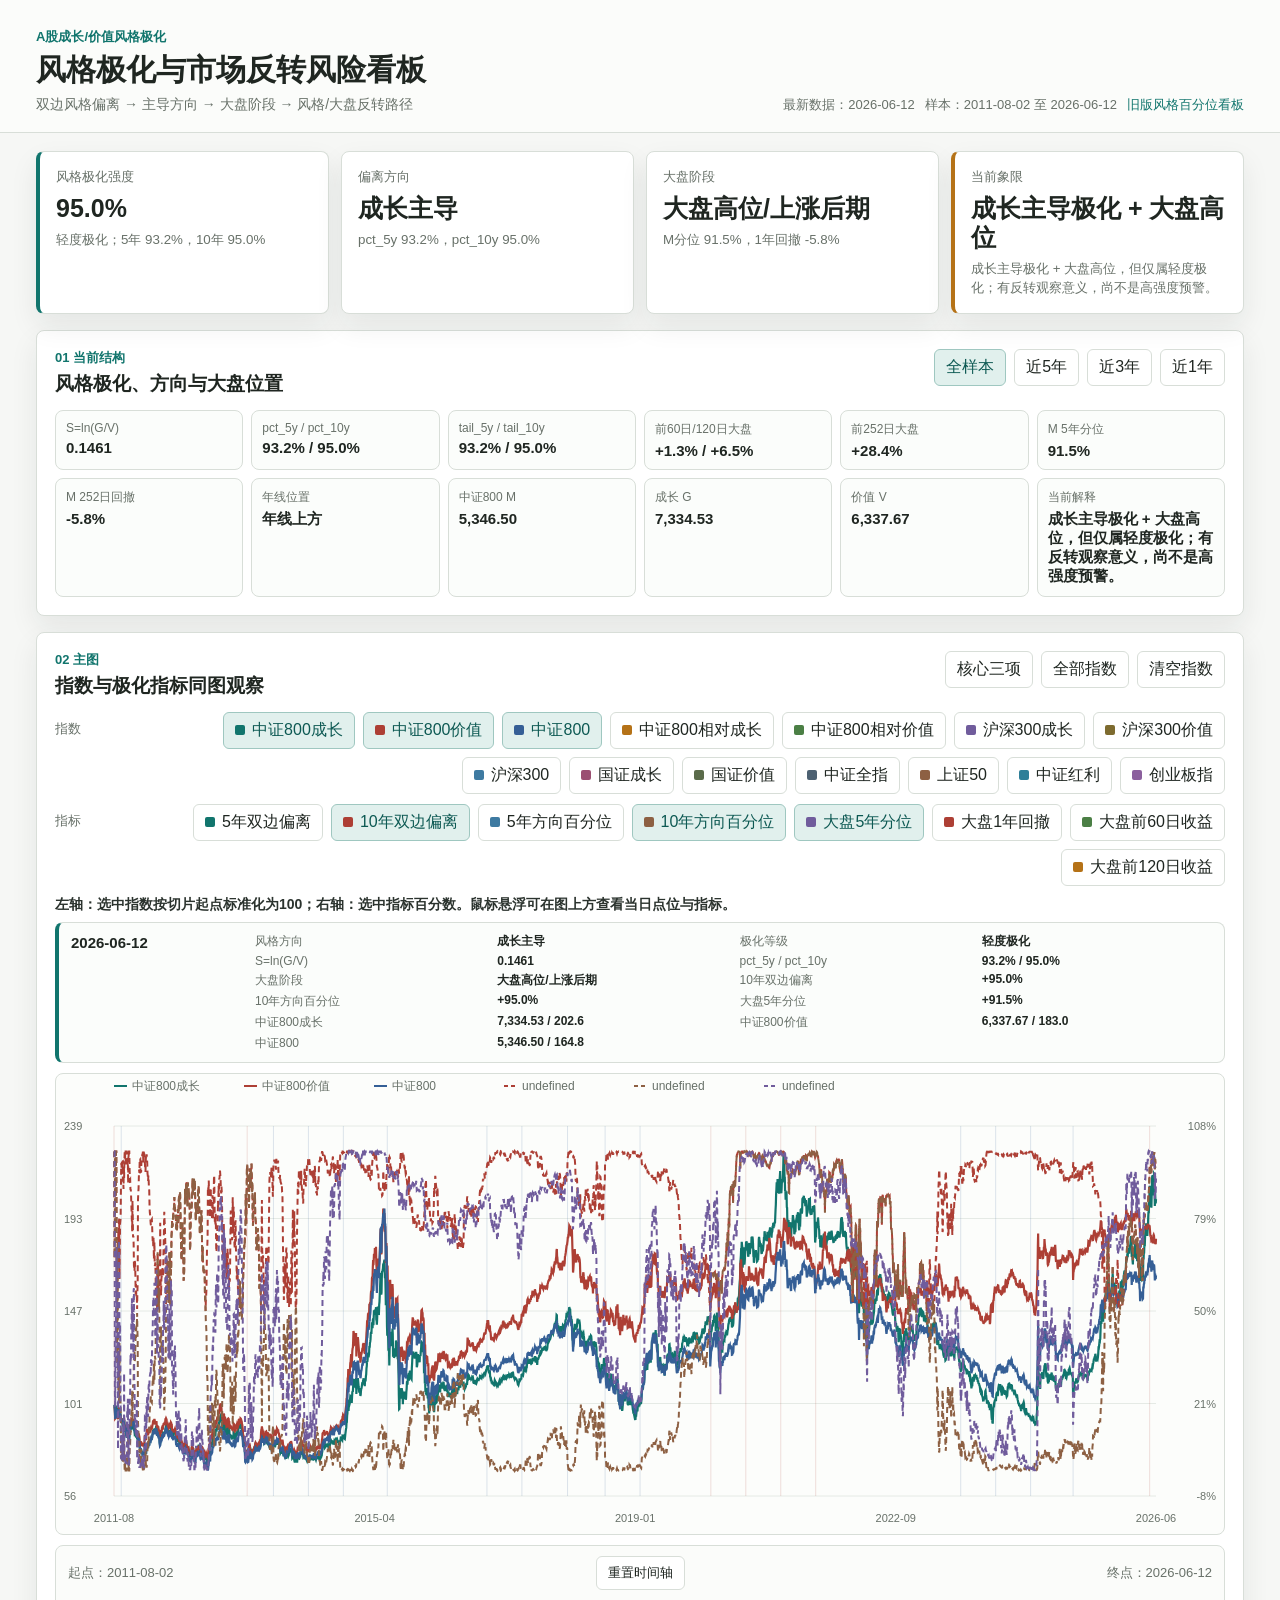
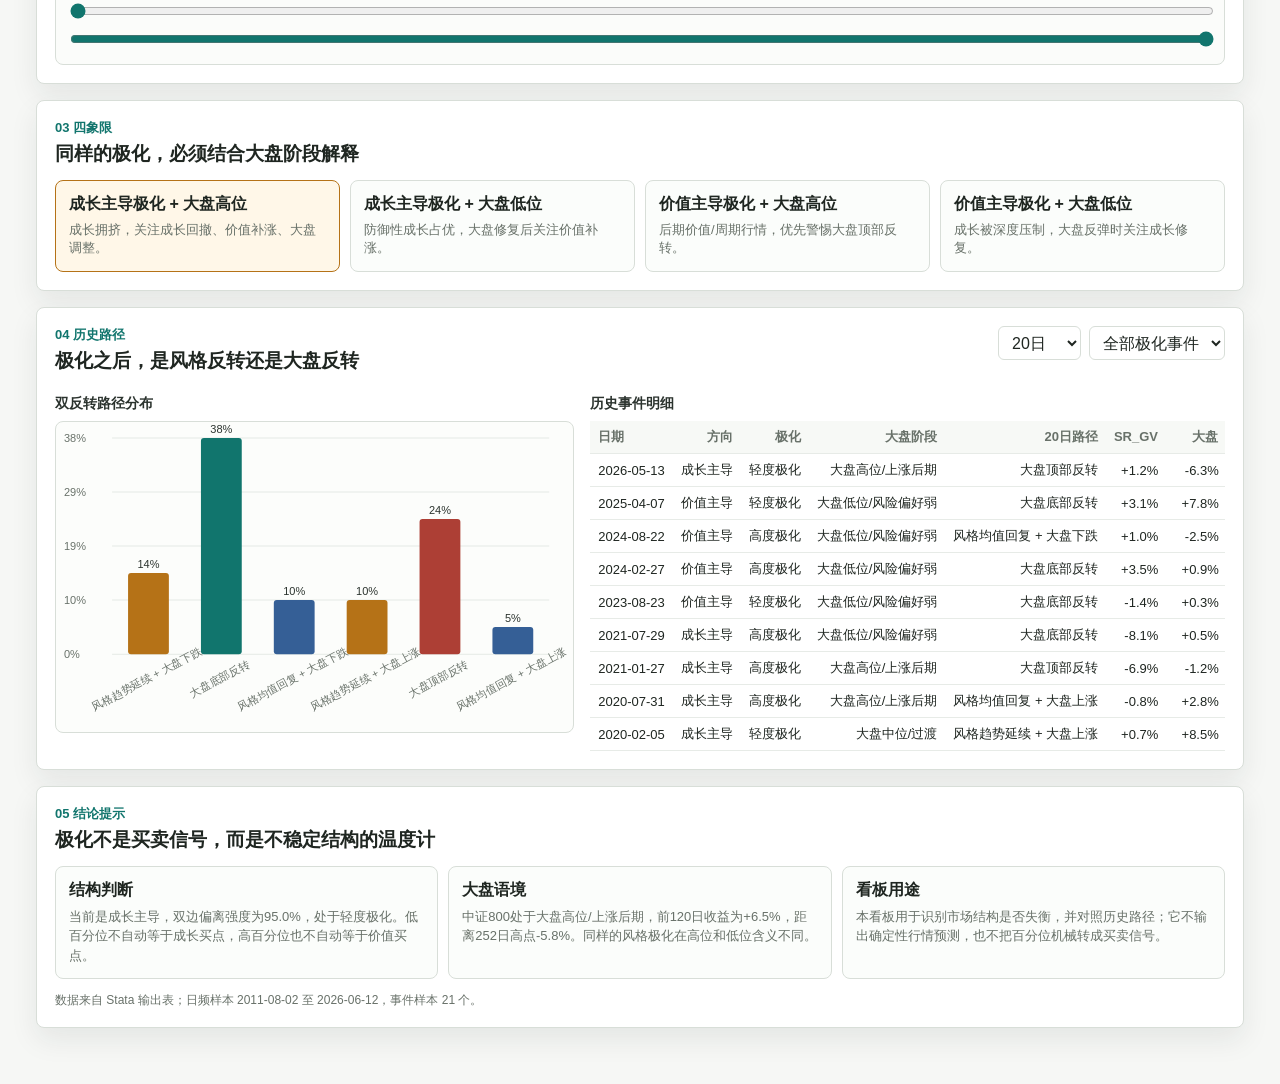
==== style-polarization-dashboard/index.html @ ed445bed "Add style polarization dashboard root files" ====
<!doctype html>
<html lang="zh-CN">
<head>
  <meta charset="utf-8" />
  <meta name="viewport" content="width=device-width, initial-scale=1" />
  <title>A股成长/价值风格极化与市场反转风险看板</title>
  <link rel="stylesheet" href="polarization.css" />
</head>
<body>
  <header class="app-header">
    <div>
      <p class="eyebrow">A股成长/价值风格极化</p>
      <h1>风格极化与市场反转风险看板</h1>
      <p class="subtitle">双边风格偏离 → 主导方向 → 大盘阶段 → 风格/大盘反转路径</p>
    </div>
    <div class="header-meta">
      <span id="latestDate">-</span>
      <span id="sampleRange">-</span>
      <a href="legacy/index.html">旧版风格百分位看板</a>
    </div>
  </header>

  <main>
    <section class="status-grid" aria-label="当前状态">
      <div class="metric-card accent">
        <span class="metric-label">风格极化强度</span>
        <strong id="metricIntensity">-</strong>
        <small id="metricIntensityNote">-</small>
      </div>
      <div class="metric-card">
        <span class="metric-label">偏离方向</span>
        <strong id="metricDirection">-</strong>
        <small id="metricDirectionNote">-</small>
      </div>
      <div class="metric-card">
        <span class="metric-label">大盘阶段</span>
        <strong id="metricMarket">-</strong>
        <small id="metricMarketNote">-</small>
      </div>
      <div class="metric-card warn">
        <span class="metric-label">当前象限</span>
        <strong id="metricQuadrant">-</strong>
        <small id="metricRiskNote">-</small>
      </div>
    </section>

    <section class="panel">
      <div class="panel-head">
        <div>
          <p class="step">01 当前结构</p>
          <h2>风格极化、方向与大盘位置</h2>
        </div>
        <div class="control-row">
          <button class="seg active" data-range="all">全样本</button>
          <button class="seg" data-range="5y">近5年</button>
          <button class="seg" data-range="3y">近3年</button>
          <button class="seg" data-range="1y">近1年</button>
        </div>
      </div>
      <div class="detail-grid" id="currentDetail"></div>
    </section>

    <section class="panel">
      <div class="panel-head">
        <div>
          <p class="step">02 主图</p>
          <h2>指数与极化指标同图观察</h2>
        </div>
        <div class="control-row">
          <button id="coreOnly" class="seg">核心三项</button>
          <button id="selectAll" class="seg">全部指数</button>
          <button id="clearAll" class="seg">清空指数</button>
        </div>
      </div>

      <div class="selector-block">
        <span>指数</span>
        <div id="indexButtons" class="button-row"></div>
      </div>
      <div class="selector-block">
        <span>指标</span>
        <div id="indicatorButtons" class="button-row"></div>
      </div>

      <div class="chart-title">左轴：选中指数按切片起点标准化为100；右轴：选中指标百分数。鼠标悬浮可在图上方查看当日点位与指标。</div>
      <div id="mainHoverDetail" class="hover-detail-panel">
        <strong>悬浮详情</strong>
        <span>把鼠标放到主图上查看日期、指数点位、极化强度和大盘阶段。</span>
      </div>
      <div id="mainChart" class="chart main-chart"></div>

      <div class="timeline-control">
        <div class="timeline-labels">
          <span id="zoomStartLabel">-</span>
          <button id="resetZoom" class="seg" type="button">重置时间轴</button>
          <span id="zoomEndLabel">-</span>
        </div>
        <div class="range-pair">
          <input id="zoomStart" type="range" min="0" value="0" />
          <input id="zoomEnd" type="range" min="0" value="0" />
        </div>
      </div>
    </section>

    <section class="panel">
      <div class="panel-head">
        <div>
          <p class="step">03 四象限</p>
          <h2>同样的极化，必须结合大盘阶段解释</h2>
        </div>
      </div>
      <div class="quadrant-grid" id="quadrantGrid"></div>
    </section>

    <section class="panel">
      <div class="panel-head">
        <div>
          <p class="step">04 历史路径</p>
          <h2>极化之后，是风格反转还是大盘反转</h2>
        </div>
        <div class="control-row">
          <select id="horizonSelect" aria-label="观察窗口">
            <option value="20">20日</option>
            <option value="60">60日</option>
            <option value="120">120日</option>
            <option value="252">252日</option>
          </select>
          <select id="eventFilter" aria-label="历史事件筛选">
            <option value="all">全部极化事件</option>
            <option value="same_direction">同方向事件</option>
            <option value="same_quadrant">同象限事件</option>
          </select>
        </div>
      </div>
      <div class="two-col">
        <div>
          <div class="chart-title">双反转路径分布</div>
          <div id="pathChart" class="chart"></div>
        </div>
        <div>
          <div class="chart-title">历史事件明细</div>
          <div id="eventTable" class="compact-table scroll-table"></div>
        </div>
      </div>
    </section>

    <section class="panel">
      <div class="panel-head">
        <div>
          <p class="step">05 结论提示</p>
          <h2>极化不是买卖信号，而是不稳定结构的温度计</h2>
        </div>
      </div>
      <div id="interpretation" class="interpretation"></div>
      <p class="source-note" id="sourceNote"></p>
    </section>
  </main>

  <script src="dashboard_data.js"></script>
  <script src="polarization.js"></script>
</body>
</html>
---- style-polarization-dashboard/polarization.css ----
:root {
  --bg: #f6f7f5;
  --ink: #1f2621;
  --muted: #687169;
  --panel: #ffffff;
  --line: #d8ded8;
  --teal: #11756d;
  --blue: #355f96;
  --amber: #b57217;
  --red: #ad3f35;
  --green: #4b7f45;
  --shadow: 0 12px 28px rgba(31, 42, 35, 0.08);
}

* { box-sizing: border-box; }

body {
  margin: 0;
  background: var(--bg);
  color: var(--ink);
  font-family: -apple-system, BlinkMacSystemFont, "Segoe UI", "PingFang SC", "Hiragino Sans GB", "Microsoft YaHei", sans-serif;
  letter-spacing: 0;
}

.app-header {
  display: flex;
  justify-content: space-between;
  gap: 24px;
  align-items: flex-end;
  padding: 28px 36px 18px;
  border-bottom: 1px solid var(--line);
  background: #fbfcfa;
}

.eyebrow, .step {
  margin: 0 0 6px;
  color: var(--teal);
  font-size: 13px;
  font-weight: 700;
}

h1, h2 {
  margin: 0;
  line-height: 1.2;
  font-weight: 760;
}

h1 { font-size: 30px; }
h2 { font-size: 19px; }

.subtitle {
  margin: 8px 0 0;
  color: var(--muted);
  font-size: 14px;
}

.header-meta {
  display: flex;
  gap: 10px;
  align-items: center;
  flex-wrap: wrap;
  justify-content: flex-end;
  color: var(--muted);
  font-size: 13px;
}

a { color: var(--teal); text-decoration: none; }
a:hover { text-decoration: underline; }

main {
  max-width: 1480px;
  margin: 0 auto;
  padding: 18px 36px 40px;
}

.status-grid {
  display: grid;
  grid-template-columns: repeat(4, minmax(180px, 1fr));
  gap: 12px;
  margin-bottom: 16px;
}

.metric-card, .panel {
  background: var(--panel);
  border: 1px solid var(--line);
  border-radius: 8px;
  box-shadow: var(--shadow);
}

.metric-card {
  min-height: 126px;
  padding: 16px;
}

.metric-card.accent { border-left: 4px solid var(--teal); }
.metric-card.warn { border-left: 4px solid var(--amber); }

.metric-label {
  display: block;
  margin-bottom: 8px;
  color: var(--muted);
  font-size: 13px;
}

.metric-card strong {
  display: block;
  font-size: 25px;
  line-height: 1.15;
}

.metric-card small {
  display: block;
  margin-top: 7px;
  color: var(--muted);
  line-height: 1.45;
}

.panel {
  margin-bottom: 16px;
  padding: 18px;
}

.panel-head {
  display: flex;
  justify-content: space-between;
  gap: 16px;
  align-items: flex-start;
  margin-bottom: 14px;
}

.control-row, .button-row {
  display: flex;
  flex-wrap: wrap;
  gap: 8px;
  justify-content: flex-end;
}

button, select, input {
  min-height: 34px;
  border: 1px solid var(--line);
  border-radius: 6px;
  background: #fff;
  color: var(--ink);
  font: inherit;
}

button {
  cursor: pointer;
  padding: 7px 11px;
}

select, input {
  padding: 6px 9px;
}

.seg.active, .pick-button.active {
  border-color: #9fc7c0;
  background: #e1f0ed;
  color: #0d5953;
}

.detail-grid {
  display: grid;
  grid-template-columns: repeat(6, minmax(110px, 1fr));
  gap: 8px;
}

.detail-item {
  border: 1px solid var(--line);
  border-radius: 8px;
  padding: 10px;
  background: #fbfdfb;
}

.detail-item span {
  display: block;
  color: var(--muted);
  font-size: 12px;
}

.detail-item strong {
  display: block;
  margin-top: 4px;
  font-size: 15px;
}

.selector-block {
  display: grid;
  grid-template-columns: 52px 1fr;
  gap: 10px;
  align-items: start;
  margin-bottom: 10px;
}

.selector-block > span {
  padding-top: 8px;
  color: var(--muted);
  font-size: 13px;
}

.pick-button {
  display: inline-flex;
  align-items: center;
  gap: 7px;
}

.swatch {
  width: 10px;
  height: 10px;
  border-radius: 2px;
  display: inline-block;
}

.chart-title {
  margin: 8px 0;
  color: #2b332e;
  font-size: 14px;
  font-weight: 700;
}

.chart {
  position: relative;
  min-height: 310px;
  overflow: hidden;
  border: 1px solid var(--line);
  border-radius: 8px;
  background: #fcfdfb;
}

.main-chart { min-height: 460px; }

.chart svg {
  display: block;
  width: 100%;
  height: 100%;
  min-height: inherit;
}

.grid-line { stroke: #e5eae5; stroke-width: 1; }
.line-series { fill: none; stroke-width: 2.2; }
.indicator-series { fill: none; stroke-width: 2; stroke-dasharray: 6 4; }
.event-marker { stroke-width: 1; opacity: 0.16; }
.hover-line { stroke: #36413b; stroke-width: 1; stroke-dasharray: 4 4; opacity: 0; }
.hover-dot { opacity: 0; stroke: #fff; stroke-width: 1.5; }
.legend text { fill: var(--muted); font-size: 12px; }

.hover-detail-panel {
  display: grid;
  grid-template-columns: minmax(120px, 170px) 1fr;
  gap: 10px 14px;
  align-items: start;
  min-height: 72px;
  margin: 8px 0 10px;
  padding: 10px 12px;
  border: 1px solid var(--line);
  border-left: 4px solid var(--teal);
  border-radius: 8px;
  background: #fbfdfb;
}

.hover-detail-panel strong {
  display: block;
  font-size: 15px;
  line-height: 1.35;
}

.hover-detail-panel > span {
  color: var(--muted);
  font-size: 13px;
  line-height: 1.45;
}

.tip-grid {
  display: grid;
  grid-template-columns: repeat(4, minmax(130px, 1fr));
  gap: 4px 12px;
  color: var(--muted);
  font-size: 12px;
}

.tip-grid span,
.tip-grid b {
  display: block;
}

.tip-grid b {
  color: var(--ink);
  font-weight: 700;
}

.timeline-control {
  margin: 10px 0 0;
  padding: 10px 12px 12px;
  border: 1px solid var(--line);
  border-radius: 8px;
  background: #fbfcfa;
}

.timeline-labels {
  display: flex;
  justify-content: space-between;
  align-items: center;
  gap: 12px;
  color: var(--muted);
  font-size: 13px;
}

.range-pair {
  display: grid;
  grid-template-columns: 1fr;
  gap: 2px;
  margin-top: 8px;
}

.range-pair input[type="range"] {
  width: 100%;
  min-height: 22px;
  padding: 0;
  border: 0;
  background: transparent;
  accent-color: var(--teal);
}

.quadrant-grid {
  display: grid;
  grid-template-columns: repeat(4, minmax(180px, 1fr));
  gap: 10px;
}

.quadrant-card {
  border: 1px solid var(--line);
  border-radius: 8px;
  padding: 13px;
  background: #fbfdfb;
}

.quadrant-card.active {
  border-color: var(--amber);
  background: #fff7e8;
}

.quadrant-card strong, .quadrant-card span {
  display: block;
}

.quadrant-card span {
  margin-top: 6px;
  color: var(--muted);
  font-size: 13px;
  line-height: 1.45;
}

.two-col {
  display: grid;
  grid-template-columns: minmax(0, 0.9fr) minmax(0, 1.1fr);
  gap: 16px;
}

.compact-table {
  width: 100%;
  overflow: auto;
}

.compact-table table {
  width: 100%;
  border-collapse: collapse;
  font-size: 13px;
}

.compact-table th, .compact-table td {
  padding: 7px 8px;
  border-bottom: 1px solid #e7ebe7;
  text-align: right;
  white-space: nowrap;
}

.compact-table th:first-child, .compact-table td:first-child {
  text-align: left;
}

.compact-table th {
  position: sticky;
  top: 0;
  background: #f7f9f6;
  color: var(--muted);
  font-weight: 700;
}

.scroll-table { max-height: 330px; }

.interpretation {
  display: grid;
  grid-template-columns: repeat(3, minmax(0, 1fr));
  gap: 10px;
}

.interpretation-card {
  border: 1px solid var(--line);
  border-radius: 8px;
  padding: 13px;
  background: #fbfdfb;
}

.interpretation-card strong {
  display: block;
  margin-bottom: 6px;
}

.interpretation-card p {
  margin: 0;
  color: var(--muted);
  line-height: 1.5;
  font-size: 13px;
}

.source-note {
  margin: 12px 0 0;
  color: var(--muted);
  font-size: 12px;
  line-height: 1.5;
}

.empty {
  padding: 18px;
  color: var(--muted);
}

@media (max-width: 980px) {
  .app-header, .panel-head {
    flex-direction: column;
    align-items: stretch;
  }
  main { padding: 14px; }
  .status-grid, .detail-grid, .quadrant-grid, .two-col, .interpretation {
    grid-template-columns: 1fr;
  }
  .selector-block {
    grid-template-columns: 1fr;
  }
  .control-row {
    justify-content: flex-start;
  }
}
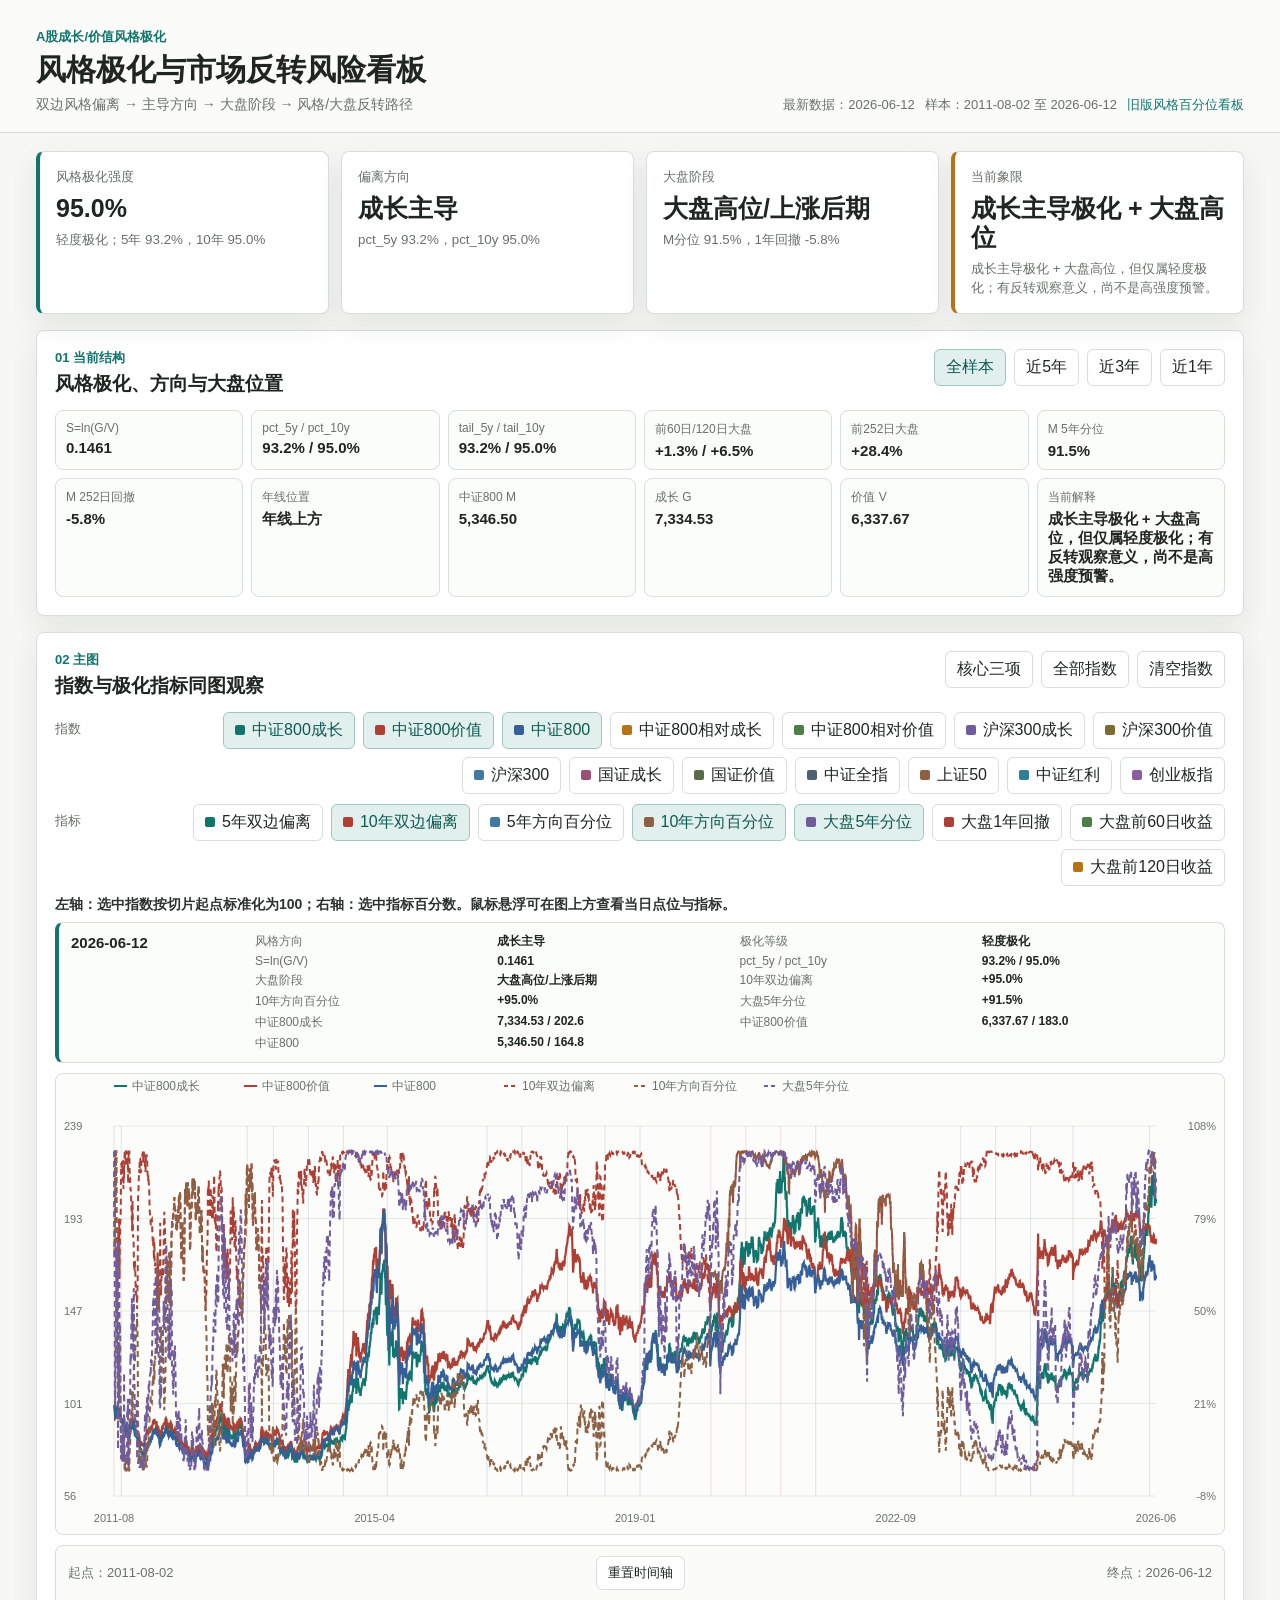
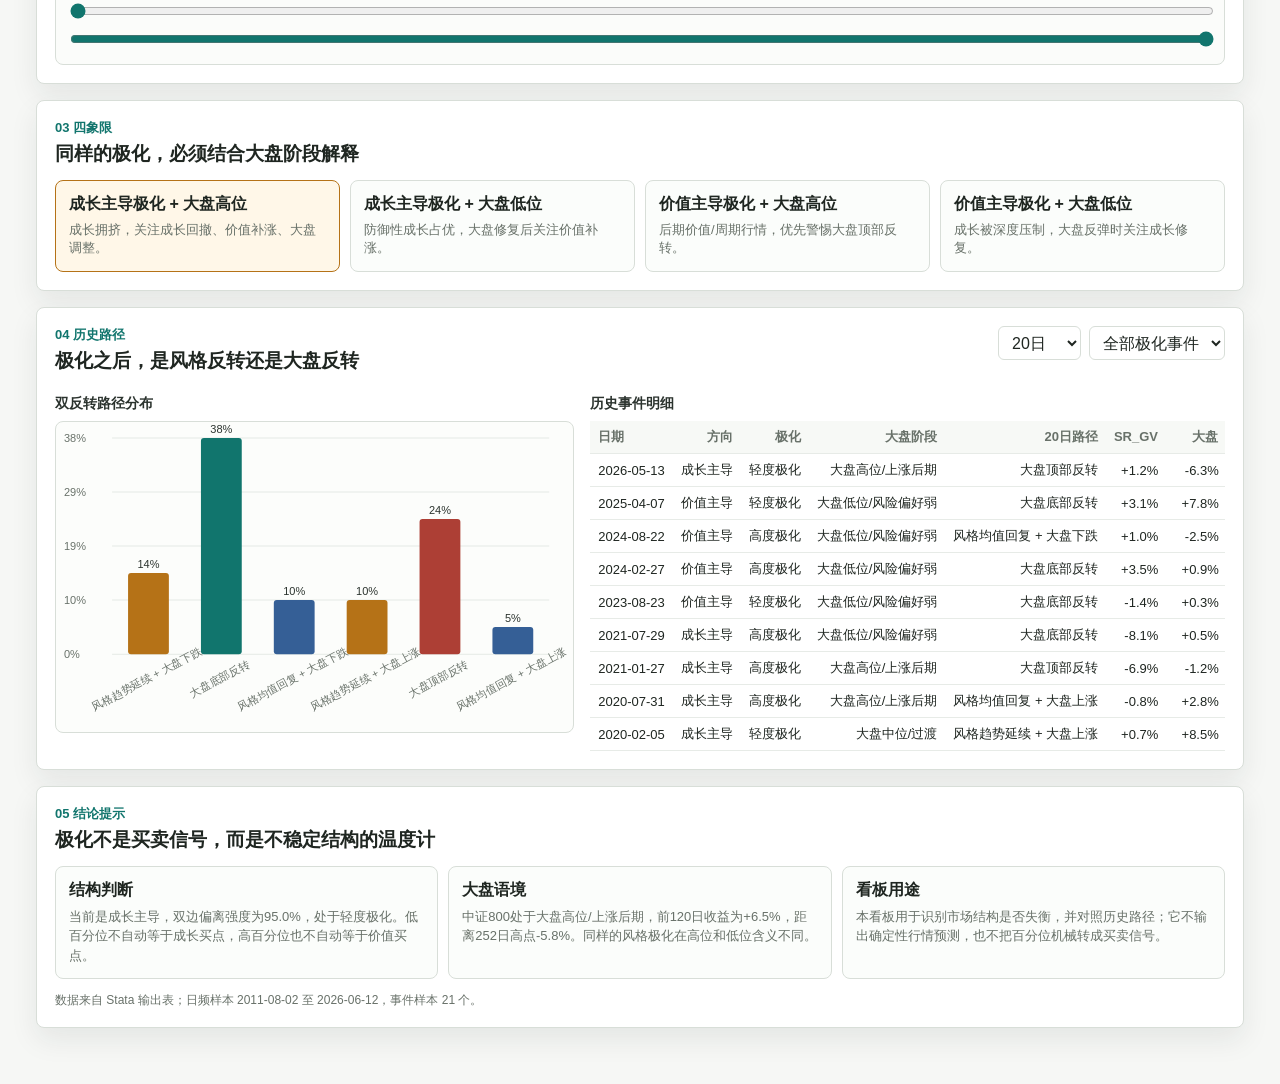
==== commit 9bd8e441: "Bust dashboard script cache" ====
--- a/style-polarization-dashboard/index.html
+++ b/style-polarization-dashboard/index.html
@@ -157,6 +157,6 @@
   </main>
 
   <script src="dashboard_data.js"></script>
-  <script src="polarization.js"></script>
+  <script src="polarization.js?v=2723888"></script>
 </body>
 </html>
